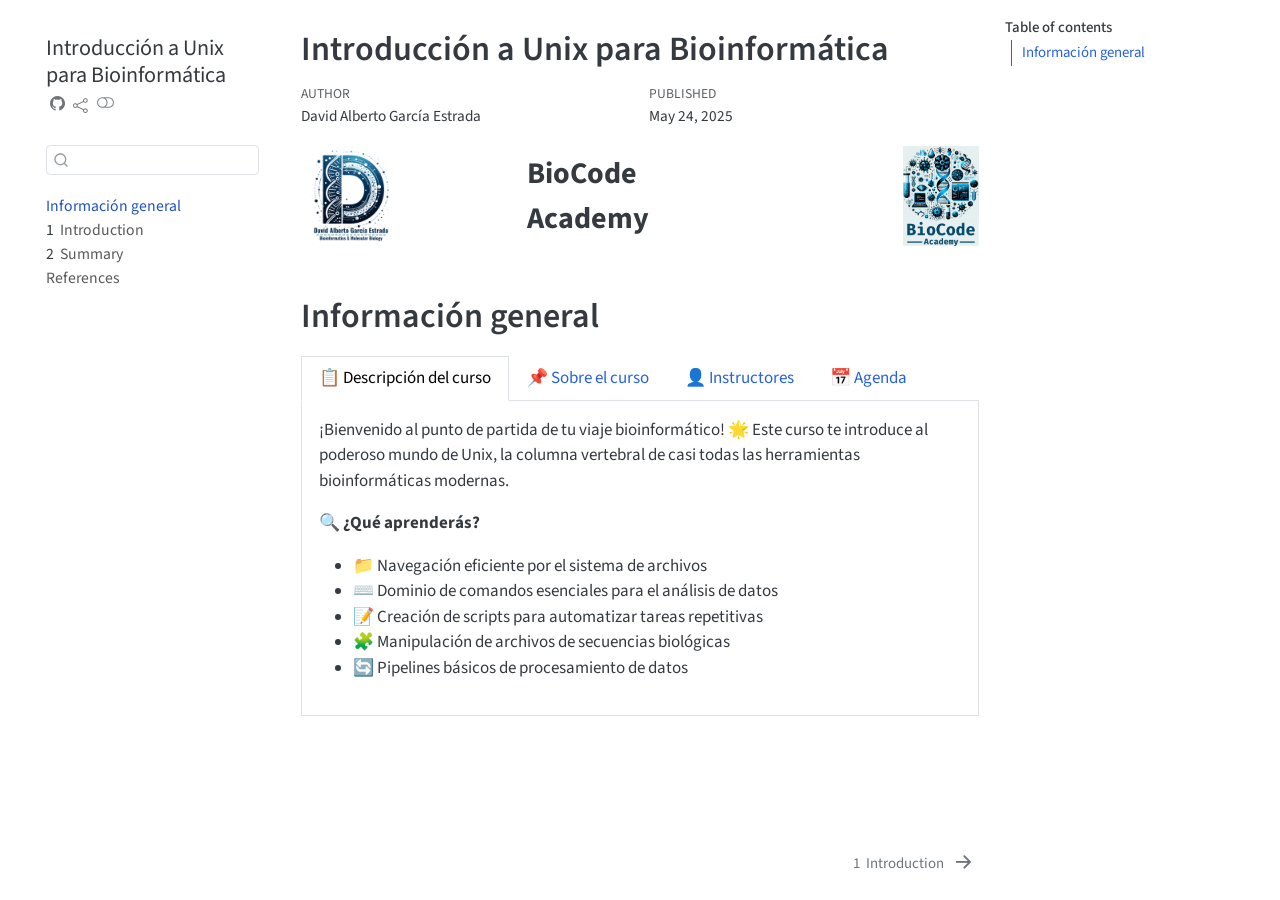
==== docs/index.html @ 59712d22 "rename docs" ====
<!DOCTYPE html>
<html xmlns="http://www.w3.org/1999/xhtml" lang="en" xml:lang="en"><head>

<meta charset="utf-8">
<meta name="generator" content="quarto-1.6.40">

<meta name="viewport" content="width=device-width, initial-scale=1.0, user-scalable=yes">

<meta name="author" content="David Alberto García Estrada">
<meta name="dcterms.date" content="2025-05-24">

<title>Introducción a Unix para Bioinformática</title>
<style>
code{white-space: pre-wrap;}
span.smallcaps{font-variant: small-caps;}
div.columns{display: flex; gap: min(4vw, 1.5em);}
div.column{flex: auto; overflow-x: auto;}
div.hanging-indent{margin-left: 1.5em; text-indent: -1.5em;}
ul.task-list{list-style: none;}
ul.task-list li input[type="checkbox"] {
  width: 0.8em;
  margin: 0 0.8em 0.2em -1em; /* quarto-specific, see https://github.com/quarto-dev/quarto-cli/issues/4556 */ 
  vertical-align: middle;
}
</style>


<script src="site_libs/quarto-nav/quarto-nav.js"></script>
<script src="site_libs/quarto-nav/headroom.min.js"></script>
<script src="site_libs/clipboard/clipboard.min.js"></script>
<script src="site_libs/quarto-search/autocomplete.umd.js"></script>
<script src="site_libs/quarto-search/fuse.min.js"></script>
<script src="site_libs/quarto-search/quarto-search.js"></script>
<meta name="quarto:offset" content="./">
<link href="./intro.html" rel="next">
<link href="./images/LogoDavidAlberto.png" rel="icon" type="image/png">
<script src="site_libs/quarto-html/quarto.js"></script>
<script src="site_libs/quarto-html/popper.min.js"></script>
<script src="site_libs/quarto-html/tippy.umd.min.js"></script>
<script src="site_libs/quarto-html/anchor.min.js"></script>
<link href="site_libs/quarto-html/tippy.css" rel="stylesheet">
<link href="site_libs/quarto-html/quarto-syntax-highlighting-549806ee2085284f45b00abea8c6df48.css" rel="stylesheet" class="quarto-color-scheme" id="quarto-text-highlighting-styles">
<link href="site_libs/quarto-html/quarto-syntax-highlighting-dark-8ea72dc5fed832574809a9c94082fbbb.css" rel="prefetch" class="quarto-color-scheme quarto-color-alternate" id="quarto-text-highlighting-styles">
<script src="site_libs/bootstrap/bootstrap.min.js"></script>
<link href="site_libs/bootstrap/bootstrap-icons.css" rel="stylesheet">
<link href="site_libs/bootstrap/bootstrap-676a4cf67d3d9571e5d8445c1a0196c2.min.css" rel="stylesheet" append-hash="true" class="quarto-color-scheme" id="quarto-bootstrap" data-mode="light">
<link href="site_libs/bootstrap/bootstrap-dark-f5b120df93f135efa968972054afb89e.min.css" rel="prefetch" append-hash="true" class="quarto-color-scheme quarto-color-alternate" id="quarto-bootstrap" data-mode="dark">
<script id="quarto-search-options" type="application/json">{
  "location": "sidebar",
  "copy-button": false,
  "collapse-after": 3,
  "panel-placement": "start",
  "type": "textbox",
  "limit": 50,
  "keyboard-shortcut": [
    "f",
    "/",
    "s"
  ],
  "show-item-context": false,
  "language": {
    "search-no-results-text": "No results",
    "search-matching-documents-text": "matching documents",
    "search-copy-link-title": "Copy link to search",
    "search-hide-matches-text": "Hide additional matches",
    "search-more-match-text": "more match in this document",
    "search-more-matches-text": "more matches in this document",
    "search-clear-button-title": "Clear",
    "search-text-placeholder": "",
    "search-detached-cancel-button-title": "Cancel",
    "search-submit-button-title": "Submit",
    "search-label": "Search"
  }
}</script>


</head>

<body class="nav-sidebar floating">

<div id="quarto-search-results"></div>
  <header id="quarto-header" class="headroom fixed-top">
  <nav class="quarto-secondary-nav">
    <div class="container-fluid d-flex">
      <button type="button" class="quarto-btn-toggle btn" data-bs-toggle="collapse" role="button" data-bs-target=".quarto-sidebar-collapse-item" aria-controls="quarto-sidebar" aria-expanded="false" aria-label="Toggle sidebar navigation" onclick="if (window.quartoToggleHeadroom) { window.quartoToggleHeadroom(); }">
        <i class="bi bi-layout-text-sidebar-reverse"></i>
      </button>
        <nav class="quarto-page-breadcrumbs" aria-label="breadcrumb"><ol class="breadcrumb"><li class="breadcrumb-item"><a href="./index.html">Información general</a></li></ol></nav>
        <a class="flex-grow-1" role="navigation" data-bs-toggle="collapse" data-bs-target=".quarto-sidebar-collapse-item" aria-controls="quarto-sidebar" aria-expanded="false" aria-label="Toggle sidebar navigation" onclick="if (window.quartoToggleHeadroom) { window.quartoToggleHeadroom(); }">      
        </a>
      <button type="button" class="btn quarto-search-button" aria-label="Search" onclick="window.quartoOpenSearch();">
        <i class="bi bi-search"></i>
      </button>
    </div>
  </nav>
</header>
<!-- content -->
<div id="quarto-content" class="quarto-container page-columns page-rows-contents page-layout-article">
<!-- sidebar -->
  <nav id="quarto-sidebar" class="sidebar collapse collapse-horizontal quarto-sidebar-collapse-item sidebar-navigation floating overflow-auto">
    <div class="pt-lg-2 mt-2 text-left sidebar-header">
    <div class="sidebar-title mb-0 py-0">
      <a href="./">Introducción a Unix para Bioinformática</a> 
        <div class="sidebar-tools-main tools-wide">
    <a href="https://github.com/BioCode-Academy/Unix" title="Source Code" class="quarto-navigation-tool px-1" aria-label="Source Code"><i class="bi bi-github"></i></a>
    <div class="dropdown">
      <a href="" title="Share" id="quarto-navigation-tool-dropdown-0" class="quarto-navigation-tool dropdown-toggle px-1" data-bs-toggle="dropdown" aria-expanded="false" role="link" aria-label="Share"><i class="bi bi-share"></i></a>
      <ul class="dropdown-menu" aria-labelledby="quarto-navigation-tool-dropdown-0">
          <li>
            <a class="dropdown-item sidebar-tools-main-item" href="https://twitter.com/intent/tweet?url=|url|">
              <i class="bi bi-twitter pe-1"></i>
            Twitter
            </a>
          </li>
          <li>
            <a class="dropdown-item sidebar-tools-main-item" href="https://www.facebook.com/sharer/sharer.php?u=|url|">
              <i class="bi bi-facebook pe-1"></i>
            Facebook
            </a>
          </li>
          <li>
            <a class="dropdown-item sidebar-tools-main-item" href="https://www.linkedin.com/sharing/share-offsite/?url=|url|">
              <i class="bi bi-linkedin pe-1"></i>
            LinkedIn
            </a>
          </li>
      </ul>
    </div>
  <a href="" class="quarto-color-scheme-toggle quarto-navigation-tool  px-1" onclick="window.quartoToggleColorScheme(); return false;" title="Toggle dark mode"><i class="bi"></i></a>
</div>
    </div>
      </div>
        <div class="mt-2 flex-shrink-0 align-items-center">
        <div class="sidebar-search">
        <div id="quarto-search" class="" title="Search"></div>
        </div>
        </div>
    <div class="sidebar-menu-container"> 
    <ul class="list-unstyled mt-1">
        <li class="sidebar-item">
  <div class="sidebar-item-container"> 
  <a href="./index.html" class="sidebar-item-text sidebar-link active">
 <span class="menu-text">Información general</span></a>
  </div>
</li>
        <li class="sidebar-item">
  <div class="sidebar-item-container"> 
  <a href="./intro.html" class="sidebar-item-text sidebar-link">
 <span class="menu-text"><span class="chapter-number">1</span>&nbsp; <span class="chapter-title">Introduction</span></span></a>
  </div>
</li>
        <li class="sidebar-item">
  <div class="sidebar-item-container"> 
  <a href="./summary.html" class="sidebar-item-text sidebar-link">
 <span class="menu-text"><span class="chapter-number">2</span>&nbsp; <span class="chapter-title">Summary</span></span></a>
  </div>
</li>
        <li class="sidebar-item">
  <div class="sidebar-item-container"> 
  <a href="./references.html" class="sidebar-item-text sidebar-link">
 <span class="menu-text">References</span></a>
  </div>
</li>
    </ul>
    </div>
</nav>
<div id="quarto-sidebar-glass" class="quarto-sidebar-collapse-item" data-bs-toggle="collapse" data-bs-target=".quarto-sidebar-collapse-item"></div>
<!-- margin-sidebar -->
    <div id="quarto-margin-sidebar" class="sidebar margin-sidebar">
        <nav id="TOC" role="doc-toc" class="toc-active">
    <h2 id="toc-title">Table of contents</h2>
   
  <ul>
  <li><a href="#información-general" id="toc-información-general" class="nav-link active" data-scroll-target="#información-general">Información general</a></li>
  </ul>
</nav>
    </div>
<!-- main -->
<main class="content" id="quarto-document-content">

<header id="title-block-header" class="quarto-title-block default">
<div class="quarto-title">
<h1 class="title">Introducción a Unix para Bioinformática</h1>
</div>



<div class="quarto-title-meta">

    <div>
    <div class="quarto-title-meta-heading">Author</div>
    <div class="quarto-title-meta-contents">
             <p>David Alberto García Estrada </p>
          </div>
  </div>
    
    <div>
    <div class="quarto-title-meta-heading">Published</div>
    <div class="quarto-title-meta-contents">
      <p class="date">May 24, 2025</p>
    </div>
  </div>
  
    
  </div>
  


</header>


<div style="display: flex; align-items: center;">
<div style="flex: 1; display: flex; align-items: center; justify-content: left;">
<p><img src="images/LogoDavidAlberto.png" class="img-fluid" style="max-height: 100px; width: auto;"></p>
</div>
<div style="flex: 1; display: flex; align-items: center; justify-content: center;">
<p><span style="font-size: 30px; font-weight: bold;">BioCode Academy</span></p>
</div>
<div style="flex: 1; display: flex; align-items: center; justify-content: right;">
<p><img src="images/BioCodeAcademy_3.png" class="img-fluid" style="max-height: 100px; width: auto;"></p>
</div>
</div>
<section id="información-general" class="level1 unnumbered">
<h1 class="unnumbered">Información general</h1>
<div class="tabset-margin-container"></div><div class="panel-tabset">
<ul class="nav nav-tabs" role="tablist"><li class="nav-item" role="presentation"><a class="nav-link active" id="tabset-1-1-tab" data-bs-toggle="tab" data-bs-target="#tabset-1-1" role="tab" aria-controls="tabset-1-1" aria-selected="true">📋 Descripción del curso</a></li><li class="nav-item" role="presentation"><a class="nav-link" id="tabset-1-2-tab" data-bs-toggle="tab" data-bs-target="#tabset-1-2" role="tab" aria-controls="tabset-1-2" aria-selected="false">📌 Sobre el curso</a></li><li class="nav-item" role="presentation"><a class="nav-link" id="tabset-1-3-tab" data-bs-toggle="tab" data-bs-target="#tabset-1-3" role="tab" aria-controls="tabset-1-3" aria-selected="false">👤 Instructores</a></li><li class="nav-item" role="presentation"><a class="nav-link" id="tabset-1-4-tab" data-bs-toggle="tab" data-bs-target="#tabset-1-4" role="tab" aria-controls="tabset-1-4" aria-selected="false">📅 Agenda</a></li></ul>
<div class="tab-content">
<div id="tabset-1-1" class="tab-pane active" role="tabpanel" aria-labelledby="tabset-1-1-tab">
<p>¡Bienvenido al punto de partida de tu viaje bioinformático! 🌟 Este curso te introduce al poderoso mundo de Unix, la columna vertebral de casi todas las herramientas bioinformáticas modernas.</p>
<p>🔍 <strong>¿Qué aprenderás?</strong></p>
<ul>
<li>📁 Navegación eficiente por el sistema de archivos</li>
<li>⌨️ Dominio de comandos esenciales para el análisis de datos</li>
<li>📝 Creación de scripts para automatizar tareas repetitivas</li>
<li>🧩 Manipulación de archivos de secuencias biológicas</li>
<li>🔄 Pipelines básicos de procesamiento de datos</li>
</ul>
</div>
<div id="tabset-1-2" class="tab-pane" role="tabpanel" aria-labelledby="tabset-1-2-tab">
<ul>
<li>⌛ <strong>Duración:</strong> 8 horas (2 horas diarias)</li>
<li>💬 <strong>Idioma:</strong> Español</li>
<li>📍 <strong>Ubicación:</strong> Virtual (Teams)</li>
<li>📝 <strong>Modalidad:</strong> Práctico (20%) + Teórico (80%)</li>
<li><strong>Requerimientos:</strong>
<ul>
<li>💻 Laptop</li>
<li>🌐 Conexión a internet</li>
<li>🐧 Ambiente <strong>Unix</strong>/<strong>WSL</strong> (no obligatorio)</li>
</ul></li>
</ul>
<blockquote class="blockquote">
<p><strong><em>NO SE REQUIERE CONOCIMIENTO PREVIO EN PROGRAMACIÓN</em></strong></p>
</blockquote>
</div>
<div id="tabset-1-3" class="tab-pane" role="tabpanel" aria-labelledby="tabset-1-3-tab">
<p><strong>David Alberto García Estrada</strong></p>
<ul>
<li>Candidato a Doctor en Biología Integrativa, UGA, Cinvestav.</li>
<li>Co-fundador de <a href="https://github.com/BioCode-Academy">BioCode Academy</a></li>
<li>Contacto
<ul>
<li>🔗 <a href="https://github.com/DavidAlberto">Github</a></li>
<li>📨 <a href="albert_dge@hotmail.com">albert_dge@hotmail.com</a></li>
<li>📨 <a href="david.garcia.e@cinvestav.mx">david.garcia.e@cinvestav.mx</a></li>
<li>📨 <a href="biocodeacademy@gmail.com">biocodeacademy@gmail.com</a></li>
</ul></li>
</ul>
</div>
<div id="tabset-1-4" class="tab-pane" role="tabpanel" aria-labelledby="tabset-1-4-tab">
<section id="día-1" class="level3">
<h3 class="anchored" data-anchor-id="día-1">📅 Día 1</h3>
<p><strong>Módulo 1: Introducción &amp; Configuración</strong></p>
<p><em>Objetivo:</em> Al finalizar, tendrás un ambiente Unix para posteriores análisis.</p>
<p><em>Actividades:</em></p>
<ul>
<li><p>🔥 <strong>Bienvenida &amp; dinámicas</strong></p>
<ul>
<li>Presentación del curso</li>
<li>Código de conducta</li>
<li>Ronda exprés de presentaciones</li>
</ul></li>
<li><p>💻 <strong>Instalación de software</strong></p>
<ul>
<li>🐧 <a href="https://learn.microsoft.com/es-es/windows/wsl/install">WSL</a> (Windows)</li>
<li>🐳 <a href="https://www.docker.com/">Docker</a></li>
<li>🐳 <a href="https://hub.docker.com/repository/docker/davidalbertoge">Imagen docker Unix</a></li>
<li>🔗 <a href="https://git-scm.com/">Git</a></li>
<li>💻 <a href="https://code.visualstudio.com/">VisualStudioCode</a></li>
</ul></li>
<li><p>🌐 <strong>Filosofía Unix &amp; Bash</strong></p>
<ul>
<li>¿Por qué “Unix” y por qué “shell”?</li>
<li>Principios básicos y ventajas</li>
</ul></li>
<li><p>💻 <strong>Datos biológicos</strong></p>
<ul>
<li>Secuencias biológicas: ADN, ARN y proteínas</li>
</ul></li>
</ul>
</section>
<section id="día-2" class="level3">
<h3 class="anchored" data-anchor-id="día-2">📅 Día 2</h3>
<p><strong>Módulo 2: Navegación y Gestión de Archivos</strong></p>
<p><em>Objetivo:</em> Gestionarás archivos y carpetas, y procesarás texto desde la terminal.</p>
<p><em>Actividades:</em></p>
<ul>
<li><p>📁 <strong>Explora tu sistema de archivos</strong></p>
<ul>
<li>Comandos básicos <code>ls</code>, <code>cd</code>, <code>tree</code></li>
<li>Atajos (<code>~</code>, <code>.</code>, <code>..</code>, <code>$PWD</code>)</li>
</ul></li>
<li><p>🗂 <strong>Crear y mover archivos</strong></p>
<ul>
<li><code>touch</code>, <code>mkdir</code>, <code>cp</code>, <code>mv</code>, <code>rm</code></li>
</ul></li>
<li><p>📄 <strong>Procesamiento de texto</strong></p>
<ul>
<li><code>cat</code>, <code>head</code>, <code>tail</code>, <code>less</code></li>
<li>Redireccionamiento (<code>&gt;</code>, <code>&gt;&gt;</code>, <code>|</code>)</li>
<li>Editor de texto (<code>nano</code>)</li>
</ul></li>
<li><p>🔍 <strong>Búsqueda avanzada</strong></p>
<ul>
<li><code>grep</code>, <code>find</code>, <code>wc</code></li>
</ul></li>
</ul>
</section>
<section id="día-3" class="level3">
<h3 class="anchored" data-anchor-id="día-3">📅 Día 3</h3>
<p><strong>Módulo 3: Fundamentos de Scripting Shell</strong></p>
<p><em>Objetivo:</em> Automatizarás tareas creando y depurando tus propios scripts.</p>
<p><strong>Actividades:</strong></p>
<ul>
<li><p>🚀 <strong>Introducción al scripting</strong></p>
<ul>
<li>Shebang (<code>#!/bin/bash</code>)</li>
<li>Permisos (<code>chmod +x</code>)</li>
</ul></li>
<li><p>🔣 <strong>Variables &amp; parámetros</strong></p>
<ul>
<li>Definir variables, comillas</li>
<li>Argumentos posicionales (<code>$1</code>, <code>$@</code>)</li>
</ul></li>
<li><p>🤔 <strong>Control de flujo</strong></p>
<ul>
<li><code>if…then…else</code>, <code>case</code></li>
<li>Bucles <code>for</code>, <code>while</code>, <code>until</code></li>
</ul></li>
<li><p>🐞 <strong>Depuración y logging</strong></p>
<ul>
<li><code>set -e</code>, <code>set -u</code>, <code>set -x</code></li>
</ul></li>
</ul>
</section>
<section id="día-4" class="level3">
<h3 class="anchored" data-anchor-id="día-4">📅 Día 4</h3>
<p><strong>Módulo 4: Buenas Prácticas &amp; Proyecto Final</strong></p>
<p><em>Objetivo:</em> Aplicarás estándares profesionales y entregarás un mini-proyecto.</p>
<p><strong>Actividades:</strong></p>
<ul>
<li><p>📏 <strong>Estilo y mantenimiento</strong></p>
<ul>
<li>Nomenclatura - Comentarios y funciones modulares</li>
</ul></li>
<li><p>🎯 <strong>Inicio de proyecto</strong></p>
<ul>
<li>Definición de alcance (e.g.&nbsp;pipeline de texto)</li>
</ul></li>
<li><p>💻 <strong>Hackathon guiado</strong></p>
<ul>
<li>Trabajo en parejas/grupos</li>
<li>Mentoría en vivo</li>
</ul></li>
<li><p>🏆 <strong>Demo &amp; retroalimentación</strong></p>
<ul>
<li>Presentaciones exprés - Feedback colectivo</li>
</ul></li>
</ul>
</section>
</div>
</div>
</div>


</section>

</main> <!-- /main -->
<script id="quarto-html-after-body" type="application/javascript">
window.document.addEventListener("DOMContentLoaded", function (event) {
  const toggleBodyColorMode = (bsSheetEl) => {
    const mode = bsSheetEl.getAttribute("data-mode");
    const bodyEl = window.document.querySelector("body");
    if (mode === "dark") {
      bodyEl.classList.add("quarto-dark");
      bodyEl.classList.remove("quarto-light");
    } else {
      bodyEl.classList.add("quarto-light");
      bodyEl.classList.remove("quarto-dark");
    }
  }
  const toggleBodyColorPrimary = () => {
    const bsSheetEl = window.document.querySelector("link#quarto-bootstrap");
    if (bsSheetEl) {
      toggleBodyColorMode(bsSheetEl);
    }
  }
  toggleBodyColorPrimary();  
  const disableStylesheet = (stylesheets) => {
    for (let i=0; i < stylesheets.length; i++) {
      const stylesheet = stylesheets[i];
      stylesheet.rel = 'prefetch';
    }
  }
  const enableStylesheet = (stylesheets) => {
    for (let i=0; i < stylesheets.length; i++) {
      const stylesheet = stylesheets[i];
      stylesheet.rel = 'stylesheet';
    }
  }
  const manageTransitions = (selector, allowTransitions) => {
    const els = window.document.querySelectorAll(selector);
    for (let i=0; i < els.length; i++) {
      const el = els[i];
      if (allowTransitions) {
        el.classList.remove('notransition');
      } else {
        el.classList.add('notransition');
      }
    }
  }
  const toggleGiscusIfUsed = (isAlternate, darkModeDefault) => {
    const baseTheme = document.querySelector('#giscus-base-theme')?.value ?? 'light';
    const alternateTheme = document.querySelector('#giscus-alt-theme')?.value ?? 'dark';
    let newTheme = '';
    if(darkModeDefault) {
      newTheme = isAlternate ? baseTheme : alternateTheme;
    } else {
      newTheme = isAlternate ? alternateTheme : baseTheme;
    }
    const changeGiscusTheme = () => {
      // From: https://github.com/giscus/giscus/issues/336
      const sendMessage = (message) => {
        const iframe = document.querySelector('iframe.giscus-frame');
        if (!iframe) return;
        iframe.contentWindow.postMessage({ giscus: message }, 'https://giscus.app');
      }
      sendMessage({
        setConfig: {
          theme: newTheme
        }
      });
    }
    const isGiscussLoaded = window.document.querySelector('iframe.giscus-frame') !== null;
    if (isGiscussLoaded) {
      changeGiscusTheme();
    }
  }
  const toggleColorMode = (alternate) => {
    // Switch the stylesheets
    const alternateStylesheets = window.document.querySelectorAll('link.quarto-color-scheme.quarto-color-alternate');
    manageTransitions('#quarto-margin-sidebar .nav-link', false);
    if (alternate) {
      enableStylesheet(alternateStylesheets);
      for (const sheetNode of alternateStylesheets) {
        if (sheetNode.id === "quarto-bootstrap") {
          toggleBodyColorMode(sheetNode);
        }
      }
    } else {
      disableStylesheet(alternateStylesheets);
      toggleBodyColorPrimary();
    }
    manageTransitions('#quarto-margin-sidebar .nav-link', true);
    // Switch the toggles
    const toggles = window.document.querySelectorAll('.quarto-color-scheme-toggle');
    for (let i=0; i < toggles.length; i++) {
      const toggle = toggles[i];
      if (toggle) {
        if (alternate) {
          toggle.classList.add("alternate");     
        } else {
          toggle.classList.remove("alternate");
        }
      }
    }
    // Hack to workaround the fact that safari doesn't
    // properly recolor the scrollbar when toggling (#1455)
    if (navigator.userAgent.indexOf('Safari') > 0 && navigator.userAgent.indexOf('Chrome') == -1) {
      manageTransitions("body", false);
      window.scrollTo(0, 1);
      setTimeout(() => {
        window.scrollTo(0, 0);
        manageTransitions("body", true);
      }, 40);  
    }
  }
  const isFileUrl = () => { 
    return window.location.protocol === 'file:';
  }
  const hasAlternateSentinel = () => {  
    let styleSentinel = getColorSchemeSentinel();
    if (styleSentinel !== null) {
      return styleSentinel === "alternate";
    } else {
      return false;
    }
  }
  const setStyleSentinel = (alternate) => {
    const value = alternate ? "alternate" : "default";
    if (!isFileUrl()) {
      window.localStorage.setItem("quarto-color-scheme", value);
    } else {
      localAlternateSentinel = value;
    }
  }
  const getColorSchemeSentinel = () => {
    if (!isFileUrl()) {
      const storageValue = window.localStorage.getItem("quarto-color-scheme");
      return storageValue != null ? storageValue : localAlternateSentinel;
    } else {
      return localAlternateSentinel;
    }
  }
  const darkModeDefault = false;
  let localAlternateSentinel = darkModeDefault ? 'alternate' : 'default';
  // Dark / light mode switch
  window.quartoToggleColorScheme = () => {
    // Read the current dark / light value 
    let toAlternate = !hasAlternateSentinel();
    toggleColorMode(toAlternate);
    setStyleSentinel(toAlternate);
    toggleGiscusIfUsed(toAlternate, darkModeDefault);
  };
  // Ensure there is a toggle, if there isn't float one in the top right
  if (window.document.querySelector('.quarto-color-scheme-toggle') === null) {
    const a = window.document.createElement('a');
    a.classList.add('top-right');
    a.classList.add('quarto-color-scheme-toggle');
    a.href = "";
    a.onclick = function() { try { window.quartoToggleColorScheme(); } catch {} return false; };
    const i = window.document.createElement("i");
    i.classList.add('bi');
    a.appendChild(i);
    window.document.body.appendChild(a);
  }
  // Switch to dark mode if need be
  if (hasAlternateSentinel()) {
    toggleColorMode(true);
  } else {
    toggleColorMode(false);
  }
  const icon = "";
  const anchorJS = new window.AnchorJS();
  anchorJS.options = {
    placement: 'right',
    icon: icon
  };
  anchorJS.add('.anchored');
  const isCodeAnnotation = (el) => {
    for (const clz of el.classList) {
      if (clz.startsWith('code-annotation-')) {                     
        return true;
      }
    }
    return false;
  }
  const onCopySuccess = function(e) {
    // button target
    const button = e.trigger;
    // don't keep focus
    button.blur();
    // flash "checked"
    button.classList.add('code-copy-button-checked');
    var currentTitle = button.getAttribute("title");
    button.setAttribute("title", "Copied!");
    let tooltip;
    if (window.bootstrap) {
      button.setAttribute("data-bs-toggle", "tooltip");
      button.setAttribute("data-bs-placement", "left");
      button.setAttribute("data-bs-title", "Copied!");
      tooltip = new bootstrap.Tooltip(button, 
        { trigger: "manual", 
          customClass: "code-copy-button-tooltip",
          offset: [0, -8]});
      tooltip.show();    
    }
    setTimeout(function() {
      if (tooltip) {
        tooltip.hide();
        button.removeAttribute("data-bs-title");
        button.removeAttribute("data-bs-toggle");
        button.removeAttribute("data-bs-placement");
      }
      button.setAttribute("title", currentTitle);
      button.classList.remove('code-copy-button-checked');
    }, 1000);
    // clear code selection
    e.clearSelection();
  }
  const getTextToCopy = function(trigger) {
      const codeEl = trigger.previousElementSibling.cloneNode(true);
      for (const childEl of codeEl.children) {
        if (isCodeAnnotation(childEl)) {
          childEl.remove();
        }
      }
      return codeEl.innerText;
  }
  const clipboard = new window.ClipboardJS('.code-copy-button:not([data-in-quarto-modal])', {
    text: getTextToCopy
  });
  clipboard.on('success', onCopySuccess);
  if (window.document.getElementById('quarto-embedded-source-code-modal')) {
    const clipboardModal = new window.ClipboardJS('.code-copy-button[data-in-quarto-modal]', {
      text: getTextToCopy,
      container: window.document.getElementById('quarto-embedded-source-code-modal')
    });
    clipboardModal.on('success', onCopySuccess);
  }
    var localhostRegex = new RegExp(/^(?:http|https):\/\/localhost\:?[0-9]*\//);
    var mailtoRegex = new RegExp(/^mailto:/);
      var filterRegex = new RegExp("https:\/\/github\.com\/BioCode-Academy");
    var isInternal = (href) => {
        return filterRegex.test(href) || localhostRegex.test(href) || mailtoRegex.test(href);
    }
    // Inspect non-navigation links and adorn them if external
 	var links = window.document.querySelectorAll('a[href]:not(.nav-link):not(.navbar-brand):not(.toc-action):not(.sidebar-link):not(.sidebar-item-toggle):not(.pagination-link):not(.no-external):not([aria-hidden]):not(.dropdown-item):not(.quarto-navigation-tool):not(.about-link)');
    for (var i=0; i<links.length; i++) {
      const link = links[i];
      if (!isInternal(link.href)) {
        // undo the damage that might have been done by quarto-nav.js in the case of
        // links that we want to consider external
        if (link.dataset.originalHref !== undefined) {
          link.href = link.dataset.originalHref;
        }
      }
    }
  function tippyHover(el, contentFn, onTriggerFn, onUntriggerFn) {
    const config = {
      allowHTML: true,
      maxWidth: 500,
      delay: 100,
      arrow: false,
      appendTo: function(el) {
          return el.parentElement;
      },
      interactive: true,
      interactiveBorder: 10,
      theme: 'quarto',
      placement: 'bottom-start',
    };
    if (contentFn) {
      config.content = contentFn;
    }
    if (onTriggerFn) {
      config.onTrigger = onTriggerFn;
    }
    if (onUntriggerFn) {
      config.onUntrigger = onUntriggerFn;
    }
    window.tippy(el, config); 
  }
  const noterefs = window.document.querySelectorAll('a[role="doc-noteref"]');
  for (var i=0; i<noterefs.length; i++) {
    const ref = noterefs[i];
    tippyHover(ref, function() {
      // use id or data attribute instead here
      let href = ref.getAttribute('data-footnote-href') || ref.getAttribute('href');
      try { href = new URL(href).hash; } catch {}
      const id = href.replace(/^#\/?/, "");
      const note = window.document.getElementById(id);
      if (note) {
        return note.innerHTML;
      } else {
        return "";
      }
    });
  }
  const xrefs = window.document.querySelectorAll('a.quarto-xref');
  const processXRef = (id, note) => {
    // Strip column container classes
    const stripColumnClz = (el) => {
      el.classList.remove("page-full", "page-columns");
      if (el.children) {
        for (const child of el.children) {
          stripColumnClz(child);
        }
      }
    }
    stripColumnClz(note)
    if (id === null || id.startsWith('sec-')) {
      // Special case sections, only their first couple elements
      const container = document.createElement("div");
      if (note.children && note.children.length > 2) {
        container.appendChild(note.children[0].cloneNode(true));
        for (let i = 1; i < note.children.length; i++) {
          const child = note.children[i];
          if (child.tagName === "P" && child.innerText === "") {
            continue;
          } else {
            container.appendChild(child.cloneNode(true));
            break;
          }
        }
        if (window.Quarto?.typesetMath) {
          window.Quarto.typesetMath(container);
        }
        return container.innerHTML
      } else {
        if (window.Quarto?.typesetMath) {
          window.Quarto.typesetMath(note);
        }
        return note.innerHTML;
      }
    } else {
      // Remove any anchor links if they are present
      const anchorLink = note.querySelector('a.anchorjs-link');
      if (anchorLink) {
        anchorLink.remove();
      }
      if (window.Quarto?.typesetMath) {
        window.Quarto.typesetMath(note);
      }
      if (note.classList.contains("callout")) {
        return note.outerHTML;
      } else {
        return note.innerHTML;
      }
    }
  }
  for (var i=0; i<xrefs.length; i++) {
    const xref = xrefs[i];
    tippyHover(xref, undefined, function(instance) {
      instance.disable();
      let url = xref.getAttribute('href');
      let hash = undefined; 
      if (url.startsWith('#')) {
        hash = url;
      } else {
        try { hash = new URL(url).hash; } catch {}
      }
      if (hash) {
        const id = hash.replace(/^#\/?/, "");
        const note = window.document.getElementById(id);
        if (note !== null) {
          try {
            const html = processXRef(id, note.cloneNode(true));
            instance.setContent(html);
          } finally {
            instance.enable();
            instance.show();
          }
        } else {
          // See if we can fetch this
          fetch(url.split('#')[0])
          .then(res => res.text())
          .then(html => {
            const parser = new DOMParser();
            const htmlDoc = parser.parseFromString(html, "text/html");
            const note = htmlDoc.getElementById(id);
            if (note !== null) {
              const html = processXRef(id, note);
              instance.setContent(html);
            } 
          }).finally(() => {
            instance.enable();
            instance.show();
          });
        }
      } else {
        // See if we can fetch a full url (with no hash to target)
        // This is a special case and we should probably do some content thinning / targeting
        fetch(url)
        .then(res => res.text())
        .then(html => {
          const parser = new DOMParser();
          const htmlDoc = parser.parseFromString(html, "text/html");
          const note = htmlDoc.querySelector('main.content');
          if (note !== null) {
            // This should only happen for chapter cross references
            // (since there is no id in the URL)
            // remove the first header
            if (note.children.length > 0 && note.children[0].tagName === "HEADER") {
              note.children[0].remove();
            }
            const html = processXRef(null, note);
            instance.setContent(html);
          } 
        }).finally(() => {
          instance.enable();
          instance.show();
        });
      }
    }, function(instance) {
    });
  }
      let selectedAnnoteEl;
      const selectorForAnnotation = ( cell, annotation) => {
        let cellAttr = 'data-code-cell="' + cell + '"';
        let lineAttr = 'data-code-annotation="' +  annotation + '"';
        const selector = 'span[' + cellAttr + '][' + lineAttr + ']';
        return selector;
      }
      const selectCodeLines = (annoteEl) => {
        const doc = window.document;
        const targetCell = annoteEl.getAttribute("data-target-cell");
        const targetAnnotation = annoteEl.getAttribute("data-target-annotation");
        const annoteSpan = window.document.querySelector(selectorForAnnotation(targetCell, targetAnnotation));
        const lines = annoteSpan.getAttribute("data-code-lines").split(",");
        const lineIds = lines.map((line) => {
          return targetCell + "-" + line;
        })
        let top = null;
        let height = null;
        let parent = null;
        if (lineIds.length > 0) {
            //compute the position of the single el (top and bottom and make a div)
            const el = window.document.getElementById(lineIds[0]);
            top = el.offsetTop;
            height = el.offsetHeight;
            parent = el.parentElement.parentElement;
          if (lineIds.length > 1) {
            const lastEl = window.document.getElementById(lineIds[lineIds.length - 1]);
            const bottom = lastEl.offsetTop + lastEl.offsetHeight;
            height = bottom - top;
          }
          if (top !== null && height !== null && parent !== null) {
            // cook up a div (if necessary) and position it 
            let div = window.document.getElementById("code-annotation-line-highlight");
            if (div === null) {
              div = window.document.createElement("div");
              div.setAttribute("id", "code-annotation-line-highlight");
              div.style.position = 'absolute';
              parent.appendChild(div);
            }
            div.style.top = top - 2 + "px";
            div.style.height = height + 4 + "px";
            div.style.left = 0;
            let gutterDiv = window.document.getElementById("code-annotation-line-highlight-gutter");
            if (gutterDiv === null) {
              gutterDiv = window.document.createElement("div");
              gutterDiv.setAttribute("id", "code-annotation-line-highlight-gutter");
              gutterDiv.style.position = 'absolute';
              const codeCell = window.document.getElementById(targetCell);
              const gutter = codeCell.querySelector('.code-annotation-gutter');
              gutter.appendChild(gutterDiv);
            }
            gutterDiv.style.top = top - 2 + "px";
            gutterDiv.style.height = height + 4 + "px";
          }
          selectedAnnoteEl = annoteEl;
        }
      };
      const unselectCodeLines = () => {
        const elementsIds = ["code-annotation-line-highlight", "code-annotation-line-highlight-gutter"];
        elementsIds.forEach((elId) => {
          const div = window.document.getElementById(elId);
          if (div) {
            div.remove();
          }
        });
        selectedAnnoteEl = undefined;
      };
        // Handle positioning of the toggle
    window.addEventListener(
      "resize",
      throttle(() => {
        elRect = undefined;
        if (selectedAnnoteEl) {
          selectCodeLines(selectedAnnoteEl);
        }
      }, 10)
    );
    function throttle(fn, ms) {
    let throttle = false;
    let timer;
      return (...args) => {
        if(!throttle) { // first call gets through
            fn.apply(this, args);
            throttle = true;
        } else { // all the others get throttled
            if(timer) clearTimeout(timer); // cancel #2
            timer = setTimeout(() => {
              fn.apply(this, args);
              timer = throttle = false;
            }, ms);
        }
      };
    }
      // Attach click handler to the DT
      const annoteDls = window.document.querySelectorAll('dt[data-target-cell]');
      for (const annoteDlNode of annoteDls) {
        annoteDlNode.addEventListener('click', (event) => {
          const clickedEl = event.target;
          if (clickedEl !== selectedAnnoteEl) {
            unselectCodeLines();
            const activeEl = window.document.querySelector('dt[data-target-cell].code-annotation-active');
            if (activeEl) {
              activeEl.classList.remove('code-annotation-active');
            }
            selectCodeLines(clickedEl);
            clickedEl.classList.add('code-annotation-active');
          } else {
            // Unselect the line
            unselectCodeLines();
            clickedEl.classList.remove('code-annotation-active');
          }
        });
      }
  const findCites = (el) => {
    const parentEl = el.parentElement;
    if (parentEl) {
      const cites = parentEl.dataset.cites;
      if (cites) {
        return {
          el,
          cites: cites.split(' ')
        };
      } else {
        return findCites(el.parentElement)
      }
    } else {
      return undefined;
    }
  };
  var bibliorefs = window.document.querySelectorAll('a[role="doc-biblioref"]');
  for (var i=0; i<bibliorefs.length; i++) {
    const ref = bibliorefs[i];
    const citeInfo = findCites(ref);
    if (citeInfo) {
      tippyHover(citeInfo.el, function() {
        var popup = window.document.createElement('div');
        citeInfo.cites.forEach(function(cite) {
          var citeDiv = window.document.createElement('div');
          citeDiv.classList.add('hanging-indent');
          citeDiv.classList.add('csl-entry');
          var biblioDiv = window.document.getElementById('ref-' + cite);
          if (biblioDiv) {
            citeDiv.innerHTML = biblioDiv.innerHTML;
          }
          popup.appendChild(citeDiv);
        });
        return popup.innerHTML;
      });
    }
  }
});
</script>
<nav class="page-navigation">
  <div class="nav-page nav-page-previous">
  </div>
  <div class="nav-page nav-page-next">
      <a href="./intro.html" class="pagination-link" aria-label="Introduction">
        <span class="nav-page-text"><span class="chapter-number">1</span>&nbsp; <span class="chapter-title">Introduction</span></span> <i class="bi bi-arrow-right-short"></i>
      </a>
  </div>
</nav>
</div> <!-- /content -->




</body></html>
---- docs/site_libs/quarto-html/tippy.css ----
.tippy-box[data-animation=fade][data-state=hidden]{opacity:0}[data-tippy-root]{max-width:calc(100vw - 10px)}.tippy-box{position:relative;background-color:#333;color:#fff;border-radius:4px;font-size:14px;line-height:1.4;white-space:normal;outline:0;transition-property:transform,visibility,opacity}.tippy-box[data-placement^=top]>.tippy-arrow{bottom:0}.tippy-box[data-placement^=top]>.tippy-arrow:before{bottom:-7px;left:0;border-width:8px 8px 0;border-top-color:initial;transform-origin:center top}.tippy-box[data-placement^=bottom]>.tippy-arrow{top:0}.tippy-box[data-placement^=bottom]>.tippy-arrow:before{top:-7px;left:0;border-width:0 8px 8px;border-bottom-color:initial;transform-origin:center bottom}.tippy-box[data-placement^=left]>.tippy-arrow{right:0}.tippy-box[data-placement^=left]>.tippy-arrow:before{border-width:8px 0 8px 8px;border-left-color:initial;right:-7px;transform-origin:center left}.tippy-box[data-placement^=right]>.tippy-arrow{left:0}.tippy-box[data-placement^=right]>.tippy-arrow:before{left:-7px;border-width:8px 8px 8px 0;border-right-color:initial;transform-origin:center right}.tippy-box[data-inertia][data-state=visible]{transition-timing-function:cubic-bezier(.54,1.5,.38,1.11)}.tippy-arrow{width:16px;height:16px;color:#333}.tippy-arrow:before{content:"";position:absolute;border-color:transparent;border-style:solid}.tippy-content{position:relative;padding:5px 9px;z-index:1}
---- docs/site_libs/quarto-html/quarto-syntax-highlighting-549806ee2085284f45b00abea8c6df48.css ----
/* quarto syntax highlight colors */
:root {
  --quarto-hl-ot-color: #003B4F;
  --quarto-hl-at-color: #657422;
  --quarto-hl-ss-color: #20794D;
  --quarto-hl-an-color: #5E5E5E;
  --quarto-hl-fu-color: #4758AB;
  --quarto-hl-st-color: #20794D;
  --quarto-hl-cf-color: #003B4F;
  --quarto-hl-op-color: #5E5E5E;
  --quarto-hl-er-color: #AD0000;
  --quarto-hl-bn-color: #AD0000;
  --quarto-hl-al-color: #AD0000;
  --quarto-hl-va-color: #111111;
  --quarto-hl-bu-color: inherit;
  --quarto-hl-ex-color: inherit;
  --quarto-hl-pp-color: #AD0000;
  --quarto-hl-in-color: #5E5E5E;
  --quarto-hl-vs-color: #20794D;
  --quarto-hl-wa-color: #5E5E5E;
  --quarto-hl-do-color: #5E5E5E;
  --quarto-hl-im-color: #00769E;
  --quarto-hl-ch-color: #20794D;
  --quarto-hl-dt-color: #AD0000;
  --quarto-hl-fl-color: #AD0000;
  --quarto-hl-co-color: #5E5E5E;
  --quarto-hl-cv-color: #5E5E5E;
  --quarto-hl-cn-color: #8f5902;
  --quarto-hl-sc-color: #5E5E5E;
  --quarto-hl-dv-color: #AD0000;
  --quarto-hl-kw-color: #003B4F;
}

/* other quarto variables */
:root {
  --quarto-font-monospace: SFMono-Regular, Menlo, Monaco, Consolas, "Liberation Mono", "Courier New", monospace;
}

pre > code.sourceCode > span {
  color: #003B4F;
}

code span {
  color: #003B4F;
}

code.sourceCode > span {
  color: #003B4F;
}

div.sourceCode,
div.sourceCode pre.sourceCode {
  color: #003B4F;
}

code span.ot {
  color: #003B4F;
  font-style: inherit;
}

code span.at {
  color: #657422;
  font-style: inherit;
}

code span.ss {
  color: #20794D;
  font-style: inherit;
}

code span.an {
  color: #5E5E5E;
  font-style: inherit;
}

code span.fu {
  color: #4758AB;
  font-style: inherit;
}

code span.st {
  color: #20794D;
  font-style: inherit;
}

code span.cf {
  color: #003B4F;
  font-weight: bold;
  font-style: inherit;
}

code span.op {
  color: #5E5E5E;
  font-style: inherit;
}

code span.er {
  color: #AD0000;
  font-style: inherit;
}

code span.bn {
  color: #AD0000;
  font-style: inherit;
}

code span.al {
  color: #AD0000;
  font-style: inherit;
}

code span.va {
  color: #111111;
  font-style: inherit;
}

code span.bu {
  font-style: inherit;
}

code span.ex {
  font-style: inherit;
}

code span.pp {
  color: #AD0000;
  font-style: inherit;
}

code span.in {
  color: #5E5E5E;
  font-style: inherit;
}

code span.vs {
  color: #20794D;
  font-style: inherit;
}

code span.wa {
  color: #5E5E5E;
  font-style: italic;
}

code span.do {
  color: #5E5E5E;
  font-style: italic;
}

code span.im {
  color: #00769E;
  font-style: inherit;
}

code span.ch {
  color: #20794D;
  font-style: inherit;
}

code span.dt {
  color: #AD0000;
  font-style: inherit;
}

code span.fl {
  color: #AD0000;
  font-style: inherit;
}

code span.co {
  color: #5E5E5E;
  font-style: inherit;
}

code span.cv {
  color: #5E5E5E;
  font-style: italic;
}

code span.cn {
  color: #8f5902;
  font-style: inherit;
}

code span.sc {
  color: #5E5E5E;
  font-style: inherit;
}

code span.dv {
  color: #AD0000;
  font-style: inherit;
}

code span.kw {
  color: #003B4F;
  font-weight: bold;
  font-style: inherit;
}

.prevent-inlining {
  content: "</";
}

/*# sourceMappingURL=ae99138f4fbc2fb4c9f5e5cd69c22459.css.map */
---- docs/site_libs/quarto-html/quarto-syntax-highlighting-dark-8ea72dc5fed832574809a9c94082fbbb.css ----
/* quarto syntax highlight colors */
:root {
  --quarto-hl-al-color: #f07178;
  --quarto-hl-an-color: #d4d0ab;
  --quarto-hl-at-color: #00e0e0;
  --quarto-hl-bn-color: #d4d0ab;
  --quarto-hl-bu-color: #abe338;
  --quarto-hl-ch-color: #abe338;
  --quarto-hl-co-color: #f8f8f2;
  --quarto-hl-cv-color: #ffd700;
  --quarto-hl-cn-color: #ffd700;
  --quarto-hl-cf-color: #ffa07a;
  --quarto-hl-dt-color: #ffa07a;
  --quarto-hl-dv-color: #d4d0ab;
  --quarto-hl-do-color: #f8f8f2;
  --quarto-hl-er-color: #f07178;
  --quarto-hl-ex-color: #00e0e0;
  --quarto-hl-fl-color: #d4d0ab;
  --quarto-hl-fu-color: #ffa07a;
  --quarto-hl-im-color: #abe338;
  --quarto-hl-in-color: #d4d0ab;
  --quarto-hl-kw-color: #ffa07a;
  --quarto-hl-op-color: #ffa07a;
  --quarto-hl-ot-color: #00e0e0;
  --quarto-hl-pp-color: #dcc6e0;
  --quarto-hl-re-color: #00e0e0;
  --quarto-hl-sc-color: #abe338;
  --quarto-hl-ss-color: #abe338;
  --quarto-hl-st-color: #abe338;
  --quarto-hl-va-color: #00e0e0;
  --quarto-hl-vs-color: #abe338;
  --quarto-hl-wa-color: #dcc6e0;
}

/* other quarto variables */
:root {
  --quarto-font-monospace: SFMono-Regular, Menlo, Monaco, Consolas, "Liberation Mono", "Courier New", monospace;
}

code span.al {
  background-color: #2a0f15;
  font-weight: bold;
  color: #f07178;
}

code span.an {
  color: #d4d0ab;
}

code span.at {
  color: #00e0e0;
}

code span.bn {
  color: #d4d0ab;
}

code span.bu {
  color: #abe338;
}

code span.ch {
  color: #abe338;
}

code span.co {
  font-style: italic;
  color: #f8f8f2;
}

code span.cv {
  color: #ffd700;
}

code span.cn {
  color: #ffd700;
}

code span.cf {
  font-weight: bold;
  color: #ffa07a;
}

code span.dt {
  color: #ffa07a;
}

code span.dv {
  color: #d4d0ab;
}

code span.do {
  color: #f8f8f2;
}

code span.er {
  color: #f07178;
  text-decoration: underline;
}

code span.ex {
  font-weight: bold;
  color: #00e0e0;
}

code span.fl {
  color: #d4d0ab;
}

code span.fu {
  color: #ffa07a;
}

code span.im {
  color: #abe338;
}

code span.in {
  color: #d4d0ab;
}

code span.kw {
  font-weight: bold;
  color: #ffa07a;
}

pre > code.sourceCode > span {
  color: #f8f8f2;
}

code span {
  color: #f8f8f2;
}

code.sourceCode > span {
  color: #f8f8f2;
}

div.sourceCode,
div.sourceCode pre.sourceCode {
  color: #f8f8f2;
}

code span.op {
  color: #ffa07a;
}

code span.ot {
  color: #00e0e0;
}

code span.pp {
  color: #dcc6e0;
}

code span.re {
  background-color: #f8f8f2;
  color: #00e0e0;
}

code span.sc {
  color: #abe338;
}

code span.ss {
  color: #abe338;
}

code span.st {
  color: #abe338;
}

code span.va {
  color: #00e0e0;
}

code span.vs {
  color: #abe338;
}

code span.wa {
  color: #dcc6e0;
}

.prevent-inlining {
  content: "</";
}

/*# sourceMappingURL=74548907a2aa49896d8738a3cf5e8124.css.map */
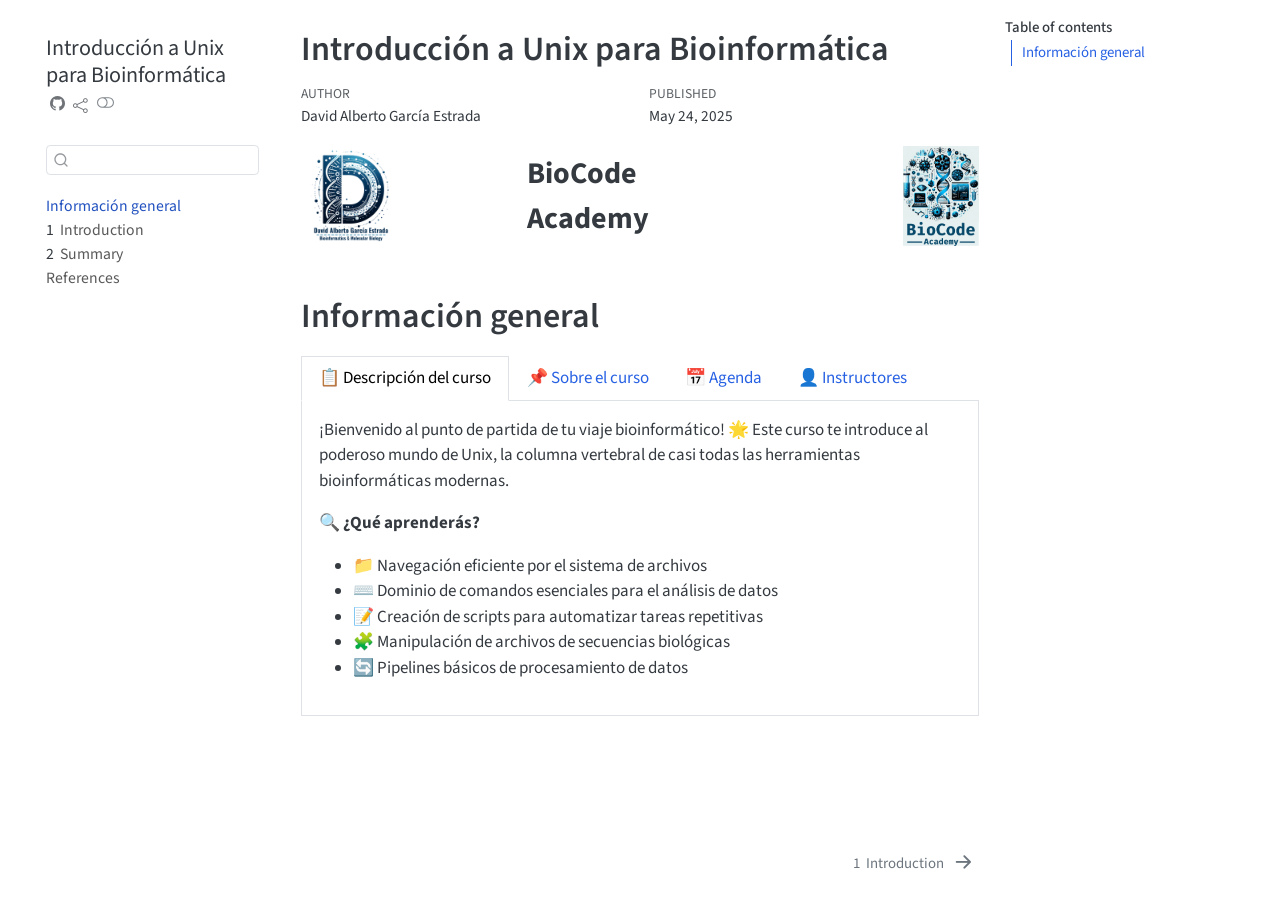
==== commit 623b40cf: "reorder tags" ====
--- a/docs/index.html
+++ b/docs/index.html
@@ -223,7 +223,7 @@
 <section id="información-general" class="level1 unnumbered">
 <h1 class="unnumbered">Información general</h1>
 <div class="tabset-margin-container"></div><div class="panel-tabset">
-<ul class="nav nav-tabs" role="tablist"><li class="nav-item" role="presentation"><a class="nav-link active" id="tabset-1-1-tab" data-bs-toggle="tab" data-bs-target="#tabset-1-1" role="tab" aria-controls="tabset-1-1" aria-selected="true">📋 Descripción del curso</a></li><li class="nav-item" role="presentation"><a class="nav-link" id="tabset-1-2-tab" data-bs-toggle="tab" data-bs-target="#tabset-1-2" role="tab" aria-controls="tabset-1-2" aria-selected="false">📌 Sobre el curso</a></li><li class="nav-item" role="presentation"><a class="nav-link" id="tabset-1-3-tab" data-bs-toggle="tab" data-bs-target="#tabset-1-3" role="tab" aria-controls="tabset-1-3" aria-selected="false">👤 Instructores</a></li><li class="nav-item" role="presentation"><a class="nav-link" id="tabset-1-4-tab" data-bs-toggle="tab" data-bs-target="#tabset-1-4" role="tab" aria-controls="tabset-1-4" aria-selected="false">📅 Agenda</a></li></ul>
+<ul class="nav nav-tabs" role="tablist"><li class="nav-item" role="presentation"><a class="nav-link active" id="tabset-1-1-tab" data-bs-toggle="tab" data-bs-target="#tabset-1-1" role="tab" aria-controls="tabset-1-1" aria-selected="true">📋 Descripción del curso</a></li><li class="nav-item" role="presentation"><a class="nav-link" id="tabset-1-2-tab" data-bs-toggle="tab" data-bs-target="#tabset-1-2" role="tab" aria-controls="tabset-1-2" aria-selected="false">📌 Sobre el curso</a></li><li class="nav-item" role="presentation"><a class="nav-link" id="tabset-1-3-tab" data-bs-toggle="tab" data-bs-target="#tabset-1-3" role="tab" aria-controls="tabset-1-3" aria-selected="false">📅 Agenda</a></li><li class="nav-item" role="presentation"><a class="nav-link" id="tabset-1-4-tab" data-bs-toggle="tab" data-bs-target="#tabset-1-4" role="tab" aria-controls="tabset-1-4" aria-selected="false">👤 Instructores</a></li></ul>
 <div class="tab-content">
 <div id="tabset-1-1" class="tab-pane active" role="tabpanel" aria-labelledby="tabset-1-1-tab">
 <p>¡Bienvenido al punto de partida de tu viaje bioinformático! 🌟 Este curso te introduce al poderoso mundo de Unix, la columna vertebral de casi todas las herramientas bioinformáticas modernas.</p>
@@ -254,20 +254,6 @@
 </blockquote>
 </div>
 <div id="tabset-1-3" class="tab-pane" role="tabpanel" aria-labelledby="tabset-1-3-tab">
-<p><strong>David Alberto García Estrada</strong></p>
-<ul>
-<li>Candidato a Doctor en Biología Integrativa, UGA, Cinvestav.</li>
-<li>Co-fundador de <a href="https://github.com/BioCode-Academy">BioCode Academy</a></li>
-<li>Contacto
-<ul>
-<li>🔗 <a href="https://github.com/DavidAlberto">Github</a></li>
-<li>📨 <a href="albert_dge@hotmail.com">albert_dge@hotmail.com</a></li>
-<li>📨 <a href="david.garcia.e@cinvestav.mx">david.garcia.e@cinvestav.mx</a></li>
-<li>📨 <a href="biocodeacademy@gmail.com">biocodeacademy@gmail.com</a></li>
-</ul></li>
-</ul>
-</div>
-<div id="tabset-1-4" class="tab-pane" role="tabpanel" aria-labelledby="tabset-1-4-tab">
 <section id="día-1" class="level3">
 <h3 class="anchored" data-anchor-id="día-1">📅 Día 1</h3>
 <p><strong>Módulo 1: Introducción &amp; Configuración</strong></p>
@@ -378,6 +364,20 @@
 </ul></li>
 </ul>
 </section>
+</div>
+<div id="tabset-1-4" class="tab-pane" role="tabpanel" aria-labelledby="tabset-1-4-tab">
+<p><strong>David Alberto García Estrada</strong></p>
+<ul>
+<li>Candidato a Doctor en Biología Integrativa, UGA, Cinvestav.</li>
+<li>Co-fundador de <a href="https://github.com/BioCode-Academy">BioCode Academy</a></li>
+<li>Contacto
+<ul>
+<li>🔗 <a href="https://github.com/DavidAlberto">Github</a></li>
+<li>📨 <a href="albert_dge@hotmail.com">albert_dge@hotmail.com</a></li>
+<li>📨 <a href="david.garcia.e@cinvestav.mx">david.garcia.e@cinvestav.mx</a></li>
+<li>📨 <a href="biocodeacademy@gmail.com">biocodeacademy@gmail.com</a></li>
+</ul></li>
+</ul>
 </div>
 </div>
 </div>
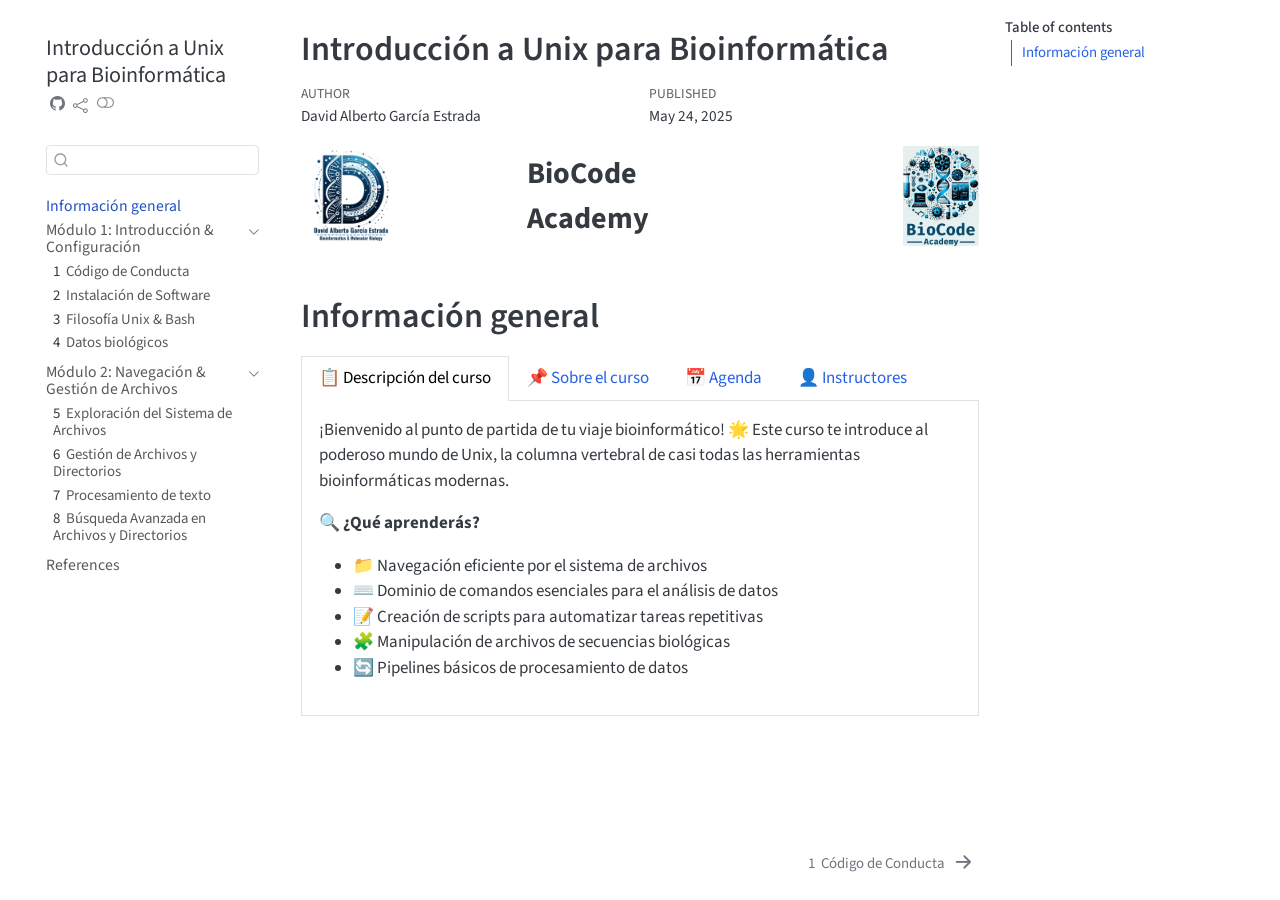
==== commit d5742988: "update files quarto book" ====
--- a/docs/index.html
+++ b/docs/index.html
@@ -32,7 +32,7 @@
 <script src="site_libs/quarto-search/fuse.min.js"></script>
 <script src="site_libs/quarto-search/quarto-search.js"></script>
 <meta name="quarto:offset" content="./">
-<link href="./intro.html" rel="next">
+<link href="./S1_01_codigo_conducta.html" rel="next">
 <link href="./images/LogoDavidAlberto.png" rel="icon" type="image/png">
 <script src="site_libs/quarto-html/quarto.js"></script>
 <script src="site_libs/quarto-html/popper.min.js"></script>
@@ -143,18 +143,76 @@
  <span class="menu-text">Información general</span></a>
   </div>
 </li>
-        <li class="sidebar-item">
+        <li class="sidebar-item sidebar-item-section">
+      <div class="sidebar-item-container"> 
+            <a class="sidebar-item-text sidebar-link text-start" data-bs-toggle="collapse" data-bs-target="#quarto-sidebar-section-1" role="navigation" aria-expanded="true">
+ <span class="menu-text">Módulo 1: Introducción &amp; Configuración</span></a>
+          <a class="sidebar-item-toggle text-start" data-bs-toggle="collapse" data-bs-target="#quarto-sidebar-section-1" role="navigation" aria-expanded="true" aria-label="Toggle section">
+            <i class="bi bi-chevron-right ms-2"></i>
+          </a> 
+      </div>
+      <ul id="quarto-sidebar-section-1" class="collapse list-unstyled sidebar-section depth1 show">  
+          <li class="sidebar-item">
   <div class="sidebar-item-container"> 
-  <a href="./intro.html" class="sidebar-item-text sidebar-link">
- <span class="menu-text"><span class="chapter-number">1</span>&nbsp; <span class="chapter-title">Introduction</span></span></a>
+  <a href="./S1_01_codigo_conducta.html" class="sidebar-item-text sidebar-link">
+ <span class="menu-text"><span class="chapter-number">1</span>&nbsp; <span class="chapter-title">Código de Conducta</span></span></a>
   </div>
 </li>
-        <li class="sidebar-item">
+          <li class="sidebar-item">
   <div class="sidebar-item-container"> 
-  <a href="./summary.html" class="sidebar-item-text sidebar-link">
- <span class="menu-text"><span class="chapter-number">2</span>&nbsp; <span class="chapter-title">Summary</span></span></a>
+  <a href="./S1_02_instalacion_software.html" class="sidebar-item-text sidebar-link">
+ <span class="menu-text"><span class="chapter-number">2</span>&nbsp; <span class="chapter-title">Instalación de Software</span></span></a>
   </div>
 </li>
+          <li class="sidebar-item">
+  <div class="sidebar-item-container"> 
+  <a href="./S1_03_unix_bash.html" class="sidebar-item-text sidebar-link">
+ <span class="menu-text"><span class="chapter-number">3</span>&nbsp; <span class="chapter-title">Filosofía Unix &amp; Bash</span></span></a>
+  </div>
+</li>
+          <li class="sidebar-item">
+  <div class="sidebar-item-container"> 
+  <a href="./S1_04_datos_biologicos.html" class="sidebar-item-text sidebar-link">
+ <span class="menu-text"><span class="chapter-number">4</span>&nbsp; <span class="chapter-title">Datos biológicos</span></span></a>
+  </div>
+</li>
+      </ul>
+  </li>
+        <li class="sidebar-item sidebar-item-section">
+      <div class="sidebar-item-container"> 
+            <a class="sidebar-item-text sidebar-link text-start" data-bs-toggle="collapse" data-bs-target="#quarto-sidebar-section-2" role="navigation" aria-expanded="true">
+ <span class="menu-text">Módulo 2: Navegación &amp; Gestión de Archivos</span></a>
+          <a class="sidebar-item-toggle text-start" data-bs-toggle="collapse" data-bs-target="#quarto-sidebar-section-2" role="navigation" aria-expanded="true" aria-label="Toggle section">
+            <i class="bi bi-chevron-right ms-2"></i>
+          </a> 
+      </div>
+      <ul id="quarto-sidebar-section-2" class="collapse list-unstyled sidebar-section depth1 show">  
+          <li class="sidebar-item">
+  <div class="sidebar-item-container"> 
+  <a href="./S2_01_explorar_archivos.html" class="sidebar-item-text sidebar-link">
+ <span class="menu-text"><span class="chapter-number">5</span>&nbsp; <span class="chapter-title">Exploración del Sistema de Archivos</span></span></a>
+  </div>
+</li>
+          <li class="sidebar-item">
+  <div class="sidebar-item-container"> 
+  <a href="./S2_02_gestion_archivos.html" class="sidebar-item-text sidebar-link">
+ <span class="menu-text"><span class="chapter-number">6</span>&nbsp; <span class="chapter-title">Gestión de Archivos y Directorios</span></span></a>
+  </div>
+</li>
+          <li class="sidebar-item">
+  <div class="sidebar-item-container"> 
+  <a href="./S2_03_procesamiento_texto.html" class="sidebar-item-text sidebar-link">
+ <span class="menu-text"><span class="chapter-number">7</span>&nbsp; <span class="chapter-title">Procesamiento de texto</span></span></a>
+  </div>
+</li>
+          <li class="sidebar-item">
+  <div class="sidebar-item-container"> 
+  <a href="./S2_04_busqueda_avanzada.html" class="sidebar-item-text sidebar-link">
+ <span class="menu-text"><span class="chapter-number">8</span>&nbsp; <span class="chapter-title">Búsqueda Avanzada en Archivos y Directorios</span></span></a>
+  </div>
+</li>
+      </ul>
+  </li>
         <li class="sidebar-item">
   <div class="sidebar-item-container"> 
   <a href="./references.html" class="sidebar-item-text sidebar-link">
@@ -223,7 +281,7 @@
 <section id="información-general" class="level1 unnumbered">
 <h1 class="unnumbered">Información general</h1>
 <div class="tabset-margin-container"></div><div class="panel-tabset">
-<ul class="nav nav-tabs" role="tablist"><li class="nav-item" role="presentation"><a class="nav-link active" id="tabset-1-1-tab" data-bs-toggle="tab" data-bs-target="#tabset-1-1" role="tab" aria-controls="tabset-1-1" aria-selected="true">📋 Descripción del curso</a></li><li class="nav-item" role="presentation"><a class="nav-link" id="tabset-1-2-tab" data-bs-toggle="tab" data-bs-target="#tabset-1-2" role="tab" aria-controls="tabset-1-2" aria-selected="false">📌 Sobre el curso</a></li><li class="nav-item" role="presentation"><a class="nav-link" id="tabset-1-3-tab" data-bs-toggle="tab" data-bs-target="#tabset-1-3" role="tab" aria-controls="tabset-1-3" aria-selected="false">📅 Agenda</a></li><li class="nav-item" role="presentation"><a class="nav-link" id="tabset-1-4-tab" data-bs-toggle="tab" data-bs-target="#tabset-1-4" role="tab" aria-controls="tabset-1-4" aria-selected="false">👤 Instructores</a></li></ul>
+<ul class="nav nav-tabs" role="tablist"><li class="nav-item" role="presentation"><a class="nav-link active" id="tabset-1-1-tab" data-bs-toggle="tab" data-bs-target="#tabset-1-1" role="tab" aria-controls="tabset-1-1" aria-selected="true" aria-current="page">📋 Descripción del curso</a></li><li class="nav-item" role="presentation"><a class="nav-link" id="tabset-1-2-tab" data-bs-toggle="tab" data-bs-target="#tabset-1-2" role="tab" aria-controls="tabset-1-2" aria-selected="false">📌 Sobre el curso</a></li><li class="nav-item" role="presentation"><a class="nav-link" id="tabset-1-3-tab" data-bs-toggle="tab" data-bs-target="#tabset-1-3" role="tab" aria-controls="tabset-1-3" aria-selected="false">📅 Agenda</a></li><li class="nav-item" role="presentation"><a class="nav-link" id="tabset-1-4-tab" data-bs-toggle="tab" data-bs-target="#tabset-1-4" role="tab" aria-controls="tabset-1-4" aria-selected="false">👤 Instructores</a></li></ul>
 <div class="tab-content">
 <div id="tabset-1-1" class="tab-pane active" role="tabpanel" aria-labelledby="tabset-1-1-tab">
 <p>¡Bienvenido al punto de partida de tu viaje bioinformático! 🌟 Este curso te introduce al poderoso mundo de Unix, la columna vertebral de casi todas las herramientas bioinformáticas modernas.</p>
@@ -291,12 +349,12 @@
 <p><em>Objetivo:</em> Gestionarás archivos y carpetas, y procesarás texto desde la terminal.</p>
 <p><em>Actividades:</em></p>
 <ul>
-<li><p>📁 <strong>Explora tu sistema de archivos</strong></p>
+<li><p>📁 <strong>Exploración del Sistema de Archivos</strong></p>
 <ul>
 <li>Comandos básicos <code>ls</code>, <code>cd</code>, <code>tree</code></li>
 <li>Atajos (<code>~</code>, <code>.</code>, <code>..</code>, <code>$PWD</code>)</li>
 </ul></li>
-<li><p>🗂 <strong>Crear y mover archivos</strong></p>
+<li><p>🗂 <strong>Gestión de Archivos y Directorios</strong></p>
 <ul>
 <li><code>touch</code>, <code>mkdir</code>, <code>cp</code>, <code>mv</code>, <code>rm</code></li>
 </ul></li>
@@ -951,8 +1009,8 @@
   <div class="nav-page nav-page-previous">
   </div>
   <div class="nav-page nav-page-next">
-      <a href="./intro.html" class="pagination-link" aria-label="Introduction">
-        <span class="nav-page-text"><span class="chapter-number">1</span>&nbsp; <span class="chapter-title">Introduction</span></span> <i class="bi bi-arrow-right-short"></i>
+      <a href="./S1_01_codigo_conducta.html" class="pagination-link" aria-label="Código de Conducta">
+        <span class="nav-page-text"><span class="chapter-number">1</span>&nbsp; <span class="chapter-title">Código de Conducta</span></span> <i class="bi bi-arrow-right-short"></i>
       </a>
   </div>
 </nav>
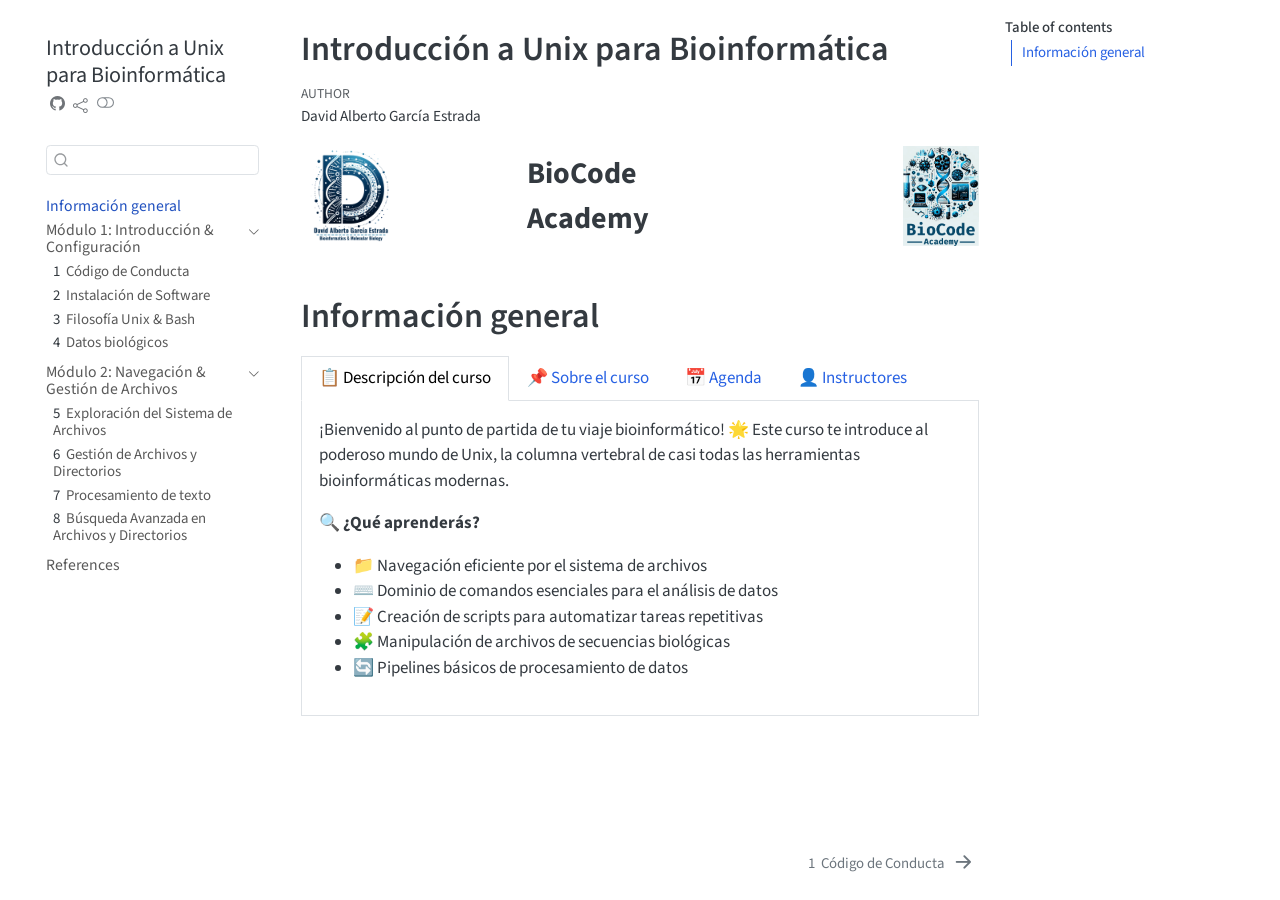
==== commit 5bf25cee: "update readme" ====
--- a/docs/index.html
+++ b/docs/index.html
@@ -7,7 +7,6 @@
 <meta name="viewport" content="width=device-width, initial-scale=1.0, user-scalable=yes">
 
 <meta name="author" content="David Alberto García Estrada">
-<meta name="dcterms.date" content="2025-05-24">
 
 <title>Introducción a Unix para Bioinformática</title>
 <style>
@@ -252,12 +251,6 @@
           </div>
   </div>
     
-    <div>
-    <div class="quarto-title-meta-heading">Published</div>
-    <div class="quarto-title-meta-contents">
-      <p class="date">May 24, 2025</p>
-    </div>
-  </div>
   
     
   </div>
@@ -299,7 +292,7 @@
 <li>⌛ <strong>Duración:</strong> 8 horas (2 horas diarias)</li>
 <li>💬 <strong>Idioma:</strong> Español</li>
 <li>📍 <strong>Ubicación:</strong> Virtual (Teams)</li>
-<li>📝 <strong>Modalidad:</strong> Práctico (20%) + Teórico (80%)</li>
+<li>📝 <strong>Modalidad:</strong> Práctico (80%) + Teórico (20%)</li>
 <li><strong>Requerimientos:</strong>
 <ul>
 <li>💻 Laptop</li>
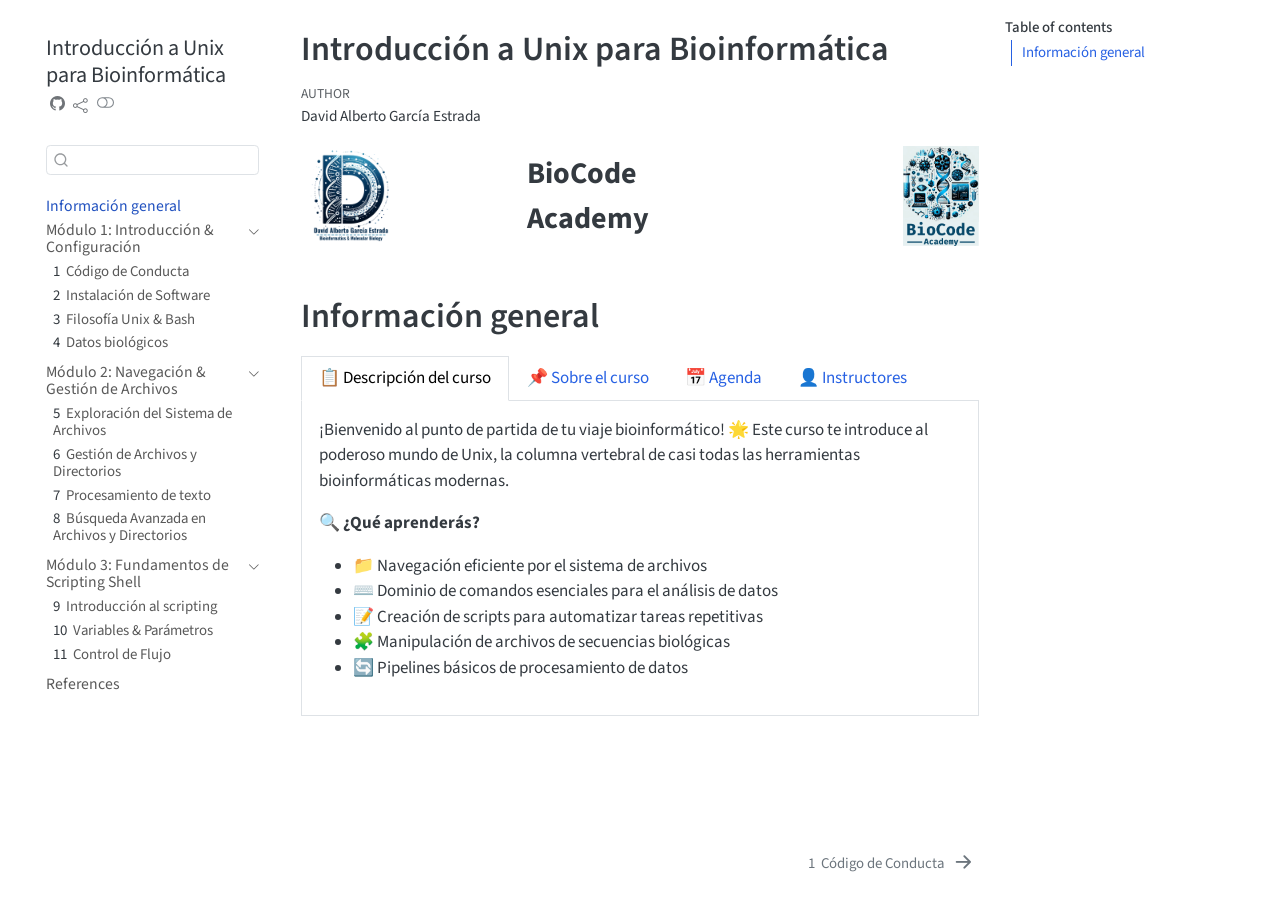
==== commit ddffad3e: "module 3" ====
--- a/docs/index.html
+++ b/docs/index.html
@@ -212,6 +212,35 @@
 </li>
       </ul>
   </li>
+        <li class="sidebar-item sidebar-item-section">
+      <div class="sidebar-item-container"> 
+            <a class="sidebar-item-text sidebar-link text-start" data-bs-toggle="collapse" data-bs-target="#quarto-sidebar-section-3" role="navigation" aria-expanded="true">
+ <span class="menu-text">Módulo 3: Fundamentos de Scripting Shell</span></a>
+          <a class="sidebar-item-toggle text-start" data-bs-toggle="collapse" data-bs-target="#quarto-sidebar-section-3" role="navigation" aria-expanded="true" aria-label="Toggle section">
+            <i class="bi bi-chevron-right ms-2"></i>
+          </a> 
+      </div>
+      <ul id="quarto-sidebar-section-3" class="collapse list-unstyled sidebar-section depth1 show">  
+          <li class="sidebar-item">
+  <div class="sidebar-item-container"> 
+  <a href="./S3_01_introduccion_scripting.html" class="sidebar-item-text sidebar-link">
+ <span class="menu-text"><span class="chapter-number">9</span>&nbsp; <span class="chapter-title">Introducción al scripting</span></span></a>
+  </div>
+</li>
+          <li class="sidebar-item">
+  <div class="sidebar-item-container"> 
+  <a href="./S3_02_variables_parametros.html" class="sidebar-item-text sidebar-link">
+ <span class="menu-text"><span class="chapter-number">10</span>&nbsp; <span class="chapter-title">Variables &amp; Parámetros</span></span></a>
+  </div>
+</li>
+          <li class="sidebar-item">
+  <div class="sidebar-item-container"> 
+  <a href="./S3_03_control_flujo.html" class="sidebar-item-text sidebar-link">
+ <span class="menu-text"><span class="chapter-number">11</span>&nbsp; <span class="chapter-title">Control de Flujo</span></span></a>
+  </div>
+</li>
+      </ul>
+  </li>
         <li class="sidebar-item">
   <div class="sidebar-item-container"> 
   <a href="./references.html" class="sidebar-item-text sidebar-link">
@@ -384,22 +413,14 @@
 <li><code>if…then…else</code>, <code>case</code></li>
 <li>Bucles <code>for</code>, <code>while</code>, <code>until</code></li>
 </ul></li>
-<li><p>🐞 <strong>Depuración y logging</strong></p>
-<ul>
-<li><code>set -e</code>, <code>set -u</code>, <code>set -x</code></li>
-</ul></li>
 </ul>
 </section>
 <section id="día-4" class="level3">
 <h3 class="anchored" data-anchor-id="día-4">📅 Día 4</h3>
-<p><strong>Módulo 4: Buenas Prácticas &amp; Proyecto Final</strong></p>
-<p><em>Objetivo:</em> Aplicarás estándares profesionales y entregarás un mini-proyecto.</p>
+<p><strong>Módulo 4: Proyecto Final</strong></p>
+<p><em>Objetivo:</em> Entrega y presentación de un mini-proyecto.</p>
 <p><strong>Actividades:</strong></p>
 <ul>
-<li><p>📏 <strong>Estilo y mantenimiento</strong></p>
-<ul>
-<li>Nomenclatura - Comentarios y funciones modulares</li>
-</ul></li>
 <li><p>🎯 <strong>Inicio de proyecto</strong></p>
 <ul>
 <li>Definición de alcance (e.g.&nbsp;pipeline de texto)</li>
